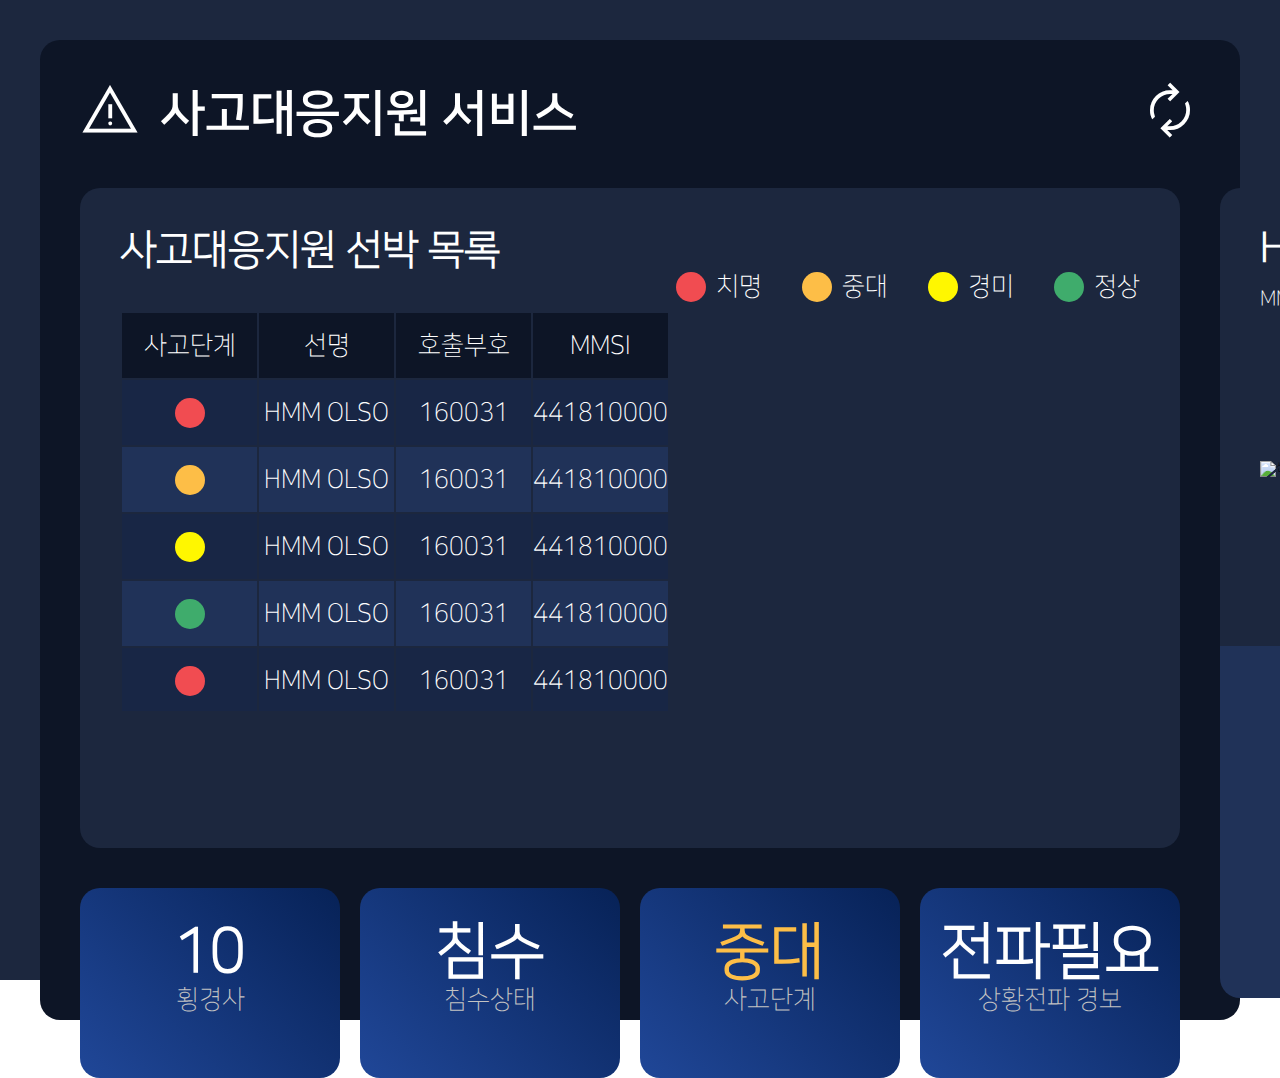
==== dashboard2.html @ a21d6be3 "kr6 project" ====
<!DOCTYPE html>
<html lang="en">

<head>
    <meta charset="UTF-8">
    <meta http-equiv="X-UA-Compatible" content="IE=edge">
    <meta name="viewport" content="width=device-width, initial-scale=1.0">
    <link rel="stylesheet" href="css/style.css">

    <!-- Bootstrap CSS -->
    <link href="https://cdn.jsdelivr.net/npm/bootstrap@5.1.3/dist/css/bootstrap.min.css" rel="stylesheet"
        integrity="sha384-1BmE4kWBq78iYhFldvKuhfTAU6auU8tT94WrHftjDbrCEXSU1oBoqyl2QvZ6jIW3" crossorigin="anonymous">
    <!-- Bootstrap bundle-->
    <script src="https://cdn.jsdelivr.net/npm/bootstrap@5.1.3/dist/js/bootstrap.bundle.min.js"
        integrity="sha384-ka7Sk0Gln4gmtz2MlQnikT1wXgYsOg+OMhuP+IlRH9sENBO0LRn5q+8nbTov4+1p"
        crossorigin="anonymous"></script>
    <!-- Bootstrap popper-->
    <script src="https://cdn.jsdelivr.net/npm/@popperjs/core@2.10.2/dist/umd/popper.min.js"
        integrity="sha384-7+zCNj/IqJ95wo16oMtfsKbZ9ccEh31eOz1HGyDuCQ6wgnyJNSYdrPa03rtR1zdB"
        crossorigin="anonymous"></script>
    <script script src="https://cdn.jsdelivr.net/npm/bootstrap@5.1.3/dist/js/bootstrap.min.js"
        integrity="sha384-QJHtvGhmr9XOIpI6YVutG+2QOK9T+ZnN4kzFN1RtK3zEFEIsxhlmWl5/YESvpZ13"
        crossorigin="anonymous"></script>

    <script src="https://cdn.amcharts.com/lib/5/index.js"></script>
    <script src="https://cdn.amcharts.com/lib/5/xy.js"></script>
    <script src="https://cdn.amcharts.com/lib/5/radar.js"></script>
    <script src="https://cdn.amcharts.com/lib/5/themes/Animated.js"></script>
    <!-- Bootstrap icon -->
    <link rel="stylesheet" href="https://cdn.jsdelivr.net/npm/bootstrap-icons@1.7.1/font/bootstrap-icons.css">
    <!-- Google icon -->
    <link rel="stylesheet"
        href="https://fonts.googleapis.com/css2?family=Material+Symbols+Outlined:opsz,wght,FILL,GRAD@20..48,100..700,0..1,-50..200" />
    <link rel="stylesheet" href="https://fonts.googleapis.com/icon?family=Material+Icons">
        <title>사고대응지원 서비스</title>
    <script src="//code.jquery.com/jquery-3.4.1.min.js"></script>
    <script src="js/main.js" type="text/javascript"></script>
</head>

<body>
    <div class="kr_container service">
        <div class="section">
            <div class="contents_1">
                <div class="point">
                    <span class="material-symbols-outlined">warning</span>
                </div>
                <h3>사고대응지원 서비스</h3>
                <div class="reset">
                    <span onclick="loaderShow()" class="material-symbols-outlined">autorenew</span>
                </div>
            </div>
            <div class="contents_box">
                <div class="left">
                    <div class="contents_3">
                        <div class="contents_3__title">사고대응지원 선박 목록</div>
                        <div class="contents_3__level">
                            <div class="step"><span class="red"></span><div>치명</div></div>
                            <div class="step"><span class="orange"></span><div>중대</div></div>
                            <div class="step"><span class="yellow"></span><div>경미</div></div>
                            <div class="step"><span class="green"></span><div>정상</div></div>
                        </div>
                        <div class="contents_3__table">
                            <table class="table">
                                <colgroup>
                                    <col width="25%">
                                    <col width="25%">
                                    <col width="25%">
                                    <col width="25%">
                                </colgroup>
                                <thead>
                                    <tr class="table_title">
                                        <th>사고단계</th>
                                        <th>선명</th>
                                        <th>호출부호</th>
                                        <th>MMSI</th>
                                    </tr>
                                </thead>
                                <tbody>
                                    <tr>
                                        <td class="step__check">
                                            <div class="red"></div>
                                        </td>
                                        <td>HMM OLSO</td>
                                        <td>160031</td>
                                        <td>441810000</td>
                                    </tr>
                                    <tr>
                                        <td class="step__check">
                                            <div class="orange"></div>
                                        </td>
                                        <td>HMM OLSO</td>
                                        <td>160031</td>
                                        <td>441810000</td>
                                    </tr>
                                    <tr>
                                        <td class="step__check">
                                            <div class="yellow"></div>
                                        </td>
                                        <td>HMM OLSO</td>
                                        <td>160031</td>
                                        <td>441810000</td>
                                    </tr>
                                    <tr>
                                        <td class="step__check">
                                            <div class="green"></div>
                                        </td>
                                        <td>HMM OLSO</td>
                                        <td>160031</td>
                                        <td>441810000</td>
                                    </tr>
                                    <tr>
                                        <td class="step__check">
                                            <div class="red"></div>
                                        </td>
                                        <td>HMM OLSO</td>
                                        <td>160031</td>
                                        <td>441810000</td>
                                    </tr>
                                    <tr>
                                        <td class="step__check">
                                            <div class="red"></div>
                                        </td>
                                        <td>HMM OLSO</td>
                                        <td>160031</td>
                                        <td>441810000</td>
                                    </tr>
                                    <tr>
                                        <td class="step__check">
                                            <div class="red"></div>
                                        </td>
                                        <td>HMM OLSO</td>
                                        <td>160031</td>
                                        <td>441810000</td>
                                    </tr>
                                </tbody>
                            </table>
                        </div>
                    </div>

                    <div class="contents_4">
                        <div class="contents_4__box" id="open4">
                            <div class="bg_gradient"></div>
                            <div class="contents_4__box__step">
                                <div>10</div>
                            </div>
                            <div class="contents_4__box__info">횡경사</div>
                        </div>
                        <div class="contents_4__box" id="open5">
                            <div class="contents_4__box__step">
                                <div>침수</div>
                            </div>
                            <div class="contents_4__box__info">침수상태</div>
                        </div>
                        <div class="contents_4__box" id="open6">
                            <div class="contents_4__box__step">
                                <div class="contents_4__orange">중대</div>
                            </div>
                            <div class="contents_4__box__info">사고단계</div>
                        </div>
                        <div class="contents_4__box" id="open7">
                            <div class="contents_4__box__step">
                                <div>전파필요</div>
                            </div>
                            <div class="contents_4__box__info">상황전파 경보</div>
                        </div>
                    </div>
                </div>

                <div class="right">
                    <div class="contents_5">
                        <div class="contents_5__top">
                            <div class="contents_5__title"><div>HMM OSLO</div><span class="material-icons">star</span></div>
                            <div class="contents_5__vessel_info">
                                <div>MMSI <span>441811000</span></div>
                                <div>IMO <span>160031</span></div>
                                <div>CallSign <span>123456</span></div>
                            </div>
                            <div class="contents_5__img">
                                <img src="/KR6/img/vessel.jpeg" alt="선박이미지">
                            </div>
                        </div>
                        <div class="contents_5__bottom">
                            <div id="chartdiv" style="width:450px; height: 320px;"></div>
                            <div class="contents_5__vessel_info">
                                <div>Dimension <span>102.7 x 14.5 x 7</span></div>
                                <div>Gross <span>6.686</span></div>
                                <div>Draft <span>5.40</span></div>
                            </div>
                        </div>
                    </div>
                </div>
            </div>
        </div>
        <!-- 로딩 중 -->
        <div class="loader">
            <div class="loader__box">
                <div class="loader__circle">
                    <span style="--i:1;"></span>
                    <span style="--i:2;"></span>
                    <span style="--i:3;"></span>
                    <span style="--i:4;"></span>
                    <span style="--i:5;"></span>
                    <span style="--i:6;"></span>
                    <span style="--i:7;"></span>
                    <span style="--i:8;"></span>
                    <span style="--i:9;"></span>
                    <span style="--i:10;"></span>
                    <span style="--i:11;"></span>
                    <span style="--i:12;"></span>
                    <span style="--i:13;"></span>
                    <span style="--i:14;"></span>
                    <span style="--i:15;"></span>
                    <span style="--i:16;"></span>
                    <span style="--i:17;"></span>
                    <span style="--i:18;"></span>
                    <span style="--i:19;"></span>
                    <span style="--i:20;"></span>
                </div>
            </div>
        </div>
    </div>

</body>
</html>
---- css/style.css ----
/* 공통 */
@font-face {
    font-family: 'NanumSquareB';
    src: url("font/NanumSquareB.otf") format("opentype");
}

@font-face {
    font-family: 'NanumSquareEB';
    src: url("font/NanumSquareEB.otf") format("opentype");
}

@font-face {
    font-family: 'NanumSquareL';
    src: url("font/NanumSquareL.otf") format("opentype");
}

@font-face {
    font-family: 'NanumSquareOTF_acB';
    src: url("font/NanumSquareOTF_acB.otf") format("opentype");
}

@font-face {
    font-family: 'NanumSquareOTF_acEB';
    src: url("font/NanumSquareOTF_acEB.otf") format("opentype");
}

@font-face {
    font-family: 'NanumSquareOTF_acL';
    src: url("font/NanumSquareOTF_acL.otf") format("opentype");
}

@font-face {
    font-family: 'NanumSquareOTF_acR';
    src: url("font/NanumSquareOTF_acR.otf") format("opentype");
}

@font-face {
    font-family: 'NanumSquareR';
    src: url("font/NanumSquareR.otf") format("opentype");
}


* {
    padding: 0;
    margin: 0;
}

ul {
    list-style: none;
}

html {
    width: 100%;
    height: 100%;
    font-size: 10px;
}

body {
    width: 100%;
    height: 100%;
    font-family: 'NanumSquareL'
}

/* dashboard4 */
/* PSC정보 */

/* contents_1 */
.kr_container {
    position: relative;
    background-color: #1c273e;
    height: 100%;
    padding: 40px;
}

.kr_container .section {
    background-color: #0d1526;
    height: 100%;
    border-radius: 20px;
    padding: 40px;
}

.kr_container .section .contents_1 {
    display: flex;
    align-items: center;
    padding-bottom: 40px;
    position: relative;
}

.kr_container .section .contents_1 span {
    font-size: 60px;
    color: #fff;
    transition: .4s;
}

.kr_container .section .contents_1 .point {
    margin-right: 20px;
    margin-bottom: 0.5rem;
}

.kr_container .section .contents_1 .reset {
    position: absolute;
    right: 0;
    cursor: pointer;
    margin-bottom: 0.5rem;
}

.kr_container .section .contents_1 .reset:hover span {
    color: #aeaeae;
    transition: .4s;
    transform: rotate(90deg);
}

.kr_container .section .contents_1 h3 {
    color: #fff;
    font-size: 50px;
    font-family: 'NanumSquareB';
}

/* contents_2 */
.contents_2 {
    display: flex;
    justify-content: space-between;
    margin-bottom: 40px;
    height: 250px;
}

.contents__box {
    min-width: 560px;
    width: 100%;
    height: 250px;
    border-radius: 20px;
    margin: 0 20px;
    position: relative;
    overflow: hidden;
    cursor: pointer;
}

.contents__box:first-child {
    margin-left: 0;
}

.contents__box:last-child {
    margin-right: 0;
}

.contents__box .bg_gradient {
    min-width: 560px;
    width: 100%;
    height: 250px;
    border-radius: 20px;
    overflow: hidden;
    background-color: #1C273E;
    transition: .7s;
}

.contents__box:hover .bg_gradient {
    background: linear-gradient(45deg, #2D64D7, #003198, #000);
    background-size: 200% 200%;
    animation: gradientOpacity 3s ease infinite;
    border-radius: 20px;
    border: 3px solid #fff;
    transition: .7s;
}

.contents__box.active .bg_gradient {
    background: linear-gradient(45deg, #2D64D7, #003198, #000);
    background-size: 200% 200%;
    animation: gradientOpacity 3s ease infinite;
    border-radius: 20px;
    border: 3px solid #fff;
    transition: .7s;
}

.contents__box .contents__box__icon {
    position: absolute;
    left: 40px;
    top: 20px;
}

.contents__box .contents__box__icon span {
    color: rgba(255, 255, 255, 0.4);
    font-size: 200px;
}

.contents__box.active .contents__box__icon span {
    animation: motion 0.4s linear 0s infinite alternate;
}

.contents__box .contents__box__title {
    position: absolute;
    right: 40px;
    top: 20px;
    font-size: 50px;
    font-weight: 700;
    color: #fff;
    transition: .6s;
}

.contents__box .contents__box__info {
    position: absolute;
    right: 40px;
    bottom: 0;
    color: #fff;
    font-size: 30px;
}

.contents__box .contents__box__info span {
    color: #FDBE47;
    font-size: 100px;
    font-weight: bold;
    font-family: 'NanumSquareEB';
    padding-right: 10px;
}

/* gradient animation */
@keyframes gradientOpacity {
    0% {
        background-position: 0% 50%;
    }

    50% {
        background-position: 100% 50%;
    }

    100% {
        background-position: 0% 50%;
    }
}

/* opacity animation */
@keyframes fadeOut {
    0% {
        opacity: 0;
    }

    100% {
        opacity: 1;
    }
}

/* icon animation */
@keyframes motion {
    0% {
        margin-top: 0;
    }

    100% {
        margin-top: 10px;
    }
}

/* contents_3 */
.contents_3 {
    background-color: #1c273e;
    padding: 40px;
    /* height: 430px; */
    height: calc(100% - 400px);
    border-radius: 20px;
    overflow: hidden;
}

.contents_3__title {
    color: #fff;
    font-size: 40px;
    font-weight: 700;
    border: none;
    margin-bottom: 20px;
}

.contents_3 .contents_3__table {
    max-height: calc(100% - 80px);
    overflow: auto;
}

.contents_3 .contents_3__table::-webkit-scrollbar {
    width: 10px;
}

.contents_3 .contents_3__table::-webkit-scrollbar-thumb {
    background-color: rgba(255, 255, 255, .3);
    border-radius: 10px;
    background-clip: padding-box;
    border: 2px solid transparent;
}

.contents_3 .contents_3__table::-webkit-scrollbar-track {
    background-color: rgba(238, 242, 247, .2);
    border-radius: 10px;
}

/* table */
.table {
    text-align: center;
    font-size: 25px;
    font-weight: lighter;
    line-height: 1;
    color: #fff;
}

.table>:not(caption)>*>* {
    border: none;
}

.table>:not(:first-child) {
    border: none !important;
}

.table .table_title th {
    background-color: #0d1526 !important;
    color: #fff;
    position: sticky;
    top: 0px;
    z-index: 1;
}

.table tbody tr {
    cursor: pointer;
}

.table tbody tr:hover {
    outline: 1px dashed #fff;
    color: #fff;
    outline-offset: -1px;
}

.table tbody tr:active {
    outline: 1px dashed #fff;
    color: #fff;
    outline-offset: -1px;
}

.table tr th {
    font-weight: 400;
    padding: 20px 0;
}

.table tr td {
    padding: 20px 0;
    color: #fff;
}

.table,
tr,
td {
    border: none;
}

.table tr .check {
    position: relative;
}

.table tr .check div {
    position: absolute;
    left: 50%;
    top: 50%;
    transform: translate(-50%, -50%);
    width: 30px;
    height: 30px;
    background-color: #3fac6c;
    border-radius: 50px;
    animation: fadeOutOpacityGreen 3s ease-out infinite;
}

tr:nth-child(odd) {
    background-color: #182645;
}

tr:nth-child(even) {
    background-color: #203258;
}

/* green opacity animation */
@keyframes fadeOutOpacityGreen {

    0% {
        background-color: #3fac6c;
    }

    50% {
        background-color: #00ff6a;
    }

    100% {
        background-color: #3fac6c;
    }
}

/* loader */
.loader {
    display: none;
}

.loader__box {
    position: absolute;
    left: 50%;
    top: 50%;
    transform: translate(-50%, -50%);
    z-index: 3;
    display: flex;
    justify-content: center;
    align-items: center;
    width: 100%;
    min-height: 100vh;
    background: rgba(0, 0, 0, .4);
    animation: animateBg 10s linear infinite;
}

.loader__box .loader__circle {
    position: relative;
    width: 120px;
    height: 120px;
}

.loader__box .loader__circle span {
    position: absolute;
    top: 0;
    left: 0;
    width: 100%;
    height: 100%;
    transform: rotate(calc(18deg * var(--i)));
}

.loader__box .loader__circle span::before {
    content: '';
    position: absolute;
    top: 0;
    left: 0;
    width: 15px;
    height: 15px;
    border-radius: 50%;
    background: skyblue;
    box-shadow: 0 0 10px skyblue,
        0 0 20px skyblue,
        0 0 40px skyblue,
        0 0 60px skyblue,
        0 0 80px skyblue,
        0 0 100px skyblue;
    animation: animate 2s linear infinite;
    animation-delay: calc(0.1s * var(--i));
}

/* icon animate */
@keyframes animate {
    0% {
        transform: scale(1);
    }
    80%,
    100% {
        transform: scale(0);
    }
}

/* dashboard3 */
/* 상태 모니터링 */
.monitoring .contents_2 {
    margin-bottom: 0;
    min-width: 1200px;
    height: 140px;
    position: absolute;
    right: 140px;
    top: 120px;
    z-index: 2;
    background: linear-gradient(45deg, #2D64D7, #003198, #000);
    background-size: 200% 200%;
    animation: gradientOpacity 3s ease infinite;
    border-radius: 100px 100px;
    border: 3px solid #fff;
    display: flex;
    justify-content: space-between;
    align-items: center;
}

.monitoring .contents_2 .contents_2__box {
    width: 600px;
    font-size: 50px;
    color: #fff;
    display: flex;
    justify-content: space-between;
    align-items: center;
    padding: 0 60px;
}

.monitoring .contents_2 .center {
    width: 20px;
    text-align: center;
    font-size: 100px;
    font-weight: 100;
    color: #fff;
}

.monitoring .contents_2 .contents_2__box div span {
    font-size: 100px;
    font-weight: 700;
    color: #FDBE47;
    padding-right: 10px;
}

.monitoring .contents_2 .contents_2__box div {
    font-size: 30px;
}

.monitoring .contents_3 {
    height: calc(100% - 110px);
}

.monitoring .contents_3 .contents_3__table {
    max-height: calc(100% - 80px);
    font-weight: 700;
}

.monitoring .contents_3 .contents_3__table thead th div {
    display: flex;
    justify-content: center;
    align-items: center;
    height: 40px;
}

.monitoring .contents_3 .contents_3__table .table_title span {
    font-size: 40px;
    padding-right: 5px;
}

.monitoring .contents_3 .contents_3__table tbody tr div {
    display: flex;
    justify-content: center;
    align-items: center;
    height: 32px;
}

.monitoring .contents_3 .contents_3__table tbody tr .caution {
    color: #fcbe48;
}

.monitoring .contents_3 .contents_3__table tbody tr .danger {
    color: #db4555;
}

.monitoring .contents_3 .contents_3__table tbody tr .overdue {
    font-size: 18px;
    margin-left: 10px;
    padding: 4px 8px;
    border: 3px solid;
}

.monitoring .contents_3 .contents_3__table tbody tr .normal {
    color: #37955e;
}



/* dashboard2 */
/* 사고대응지원 서비스 */
.service .contents_box {
    display: flex;
    
}

.service .contents_box .left {
    min-width: 1100px;
    width: 100%;
}

.service .contents_box .right {
    padding-left: 40px;
    min-width: 620px;
    width: 100%;
}

.service .contents_box .contents_5 {
    background-color: #1c273e;
    border-radius: 20px;
    height: 810px;
    overflow: scroll;
    position: relative;
}

.service .contents_3 {
    height: 580px;
    margin-bottom: 40px;
}

.service .contents_3 .contents_3__title {
    margin-bottom: 0;
}

.service .contents_3 .contents_3__table {
    max-height: 400px;
    font-weight: 700;
}

.service .contents_3 .contents_3__level {
    display: flex;
    justify-content: end;
    font-size: 25px;
    color: #fff;
    padding-bottom: 10px;
}

.service .contents_3 .contents_3__level .step {
    padding-left: 40px;
    position: relative;
    display: flex;
    align-items: center;
}

.service .contents_3 .contents_3__level .step div {
    padding-left: 40px;
}

.service .contents_3 .contents_3__level .step span {
    position: absolute;
    width: 30px;
    height: 30px;
    border-radius: 50px;
}

.service .contents_3 .table tr .step__check {
    position: relative;
}

.service .contents_3 .table tr .step__check div {
    position: absolute;
    left: 50%;
    top: 50%;
    transform: translate(-50%, -50%);
    width: 30px;
    height: 30px;
    border-radius: 50px;
}

.red {
    background-color: #f14c51;
}

.step__check .red {
    animation: fadeOutOpacityRed 3s ease-out infinite;
}

.orange {
    background-color: #fdbe47;
}

.yellow {
    background-color: #fff700;
}

.green {
    background-color: #3fac6c;
}

/* red opacity animation */
@keyframes fadeOutOpacityRed {

    0% {
        background-color: #f14c51;
    }

    50% {
        background-color: #ba0a10;
    }

    100% {
        background-color: #f14c51;
    }
}

/* contents_4 */
.service .contents_4 {
    display: flex;
    justify-content: space-between;
    align-items: center;
}

.service .contents_4 .contents_4__box {
    min-width: 260px;
    width: 100%;
    height: 190px;
    background: linear-gradient(45deg, #204798, #072257);
    border-radius: 20px;
    text-align: center;
    padding: 30px 20px;
    margin-right: 20px;
    box-sizing: border-box;
    cursor: pointer;
}

.service .contents_4 .contents_4__box:last-child {
    margin-right: 0;
}

.service .contents_4 .contents_4__box:hover {
    background: linear-gradient(45deg, #2D64D7, #003198, #000);
    background-size: 200% 200%;
    animation: gradientOpacity 3s ease infinite;
    border-radius: 20px;
    border: 3px solid #fff;
    transition: .7s;
}

.service .contents_4 .contents_4__box.active {
    background: linear-gradient(45deg, #2D64D7, #003198, #000);
    background-size: 200% 200%;
    animation: gradientOpacity 3s ease infinite;
    border-radius: 20px;
    border: 3px solid #fff;
    transition: .7s;
}

.service .contents_4 .contents_4__box .contents_4__box__step {
    font-size: 60px;
    font-weight: 700;
    color: #fff;
}

.service .contents_4 .contents_4__box .contents_4__box__info {
    font-size: 25px;
    color: #c3c3c3;
}

.contents_4__red {
    color: #f14c51;
}

.contents_4__orange {
    color: #fdbe47;
}

.contents_4__yellow {
    color: #fff700;
}

.contents_4__green {
    color: #3fac6c;
}

/* contents_5 오른쪽 팝업 */
.service .contents_5 {
    position: relative;
}

.service .contents_5 .contents_5__top {
    padding: 40px;
}

.service .contents_5 .contents_5__title {
    height: 40px;
    line-height: 40px;
    color: #fff;
    font-size: 40px;
    font-weight: 700;
    border: none;
    margin-bottom: 20px;
    display: flex;
    align-items: center;
}

.service .contents_5 .contents_5__title div {
    display: inline-block;
}

.service .contents_5 .contents_5__title span {
    color: #fdbe47;
    font-size: 40px;
    padding-left: 10px;
}

.service .contents_5 .contents_5__vessel_info {
    display: flex;
    color: #fff;
    font-size: 20px;
    margin-bottom: 20px;
}

.service .contents_5 .contents_5__vessel_info div span {
    padding: 0 20px 0 10px;
}

.service .contents_5 .contents_5__img {
    height: 275px;
    border-radius: 20px;
    overflow: hidden;
    position: relative;
}

.service .contents_5 .contents_5__img img {
    width: 100%;
    position: absolute;
    left: 50%;
    top: 50%;
    transform: translate(-50%, -50%);
}

.service .contents_5 .contents_5__bottom {
    background-color: #203258;
    width: 100%;
    height: 345px;
    overflow: hidden;
    border-radius: 0 0 20px 20px;
    padding: 40px;
    position: relative;
}

.service #chartdiv {
    position: absolute;
    left: 50%;
    top: 0px;
    transform: translate(-50%);
}

.service #chartdiv canvas:last-child {
    height: 300px !important;
}

.contents_5__bottom .contents_5__vessel_info {
    position: absolute;
    bottom: 0;
}



/* dashboard1 */
/* 자율운항지원 서비스 */
/* contents_4 */
.service_2 .contents_4 .contents_4__box {
    padding: 20px;
}

.service_2 .contents_4__box__step_2 {
    font-size: 25px;
    font-weight: 400;
    color: #fff;
}

.service_2 .location {
    height: 90px;
}

.service_2 .contents_4__box__step_2 .contents_4__orange {
    padding-left: 10px;
}

/* contents_5 */
.service_2 .contents_5 .contents_5__top {
    padding: 40px 40px 20px 40px
}

.service_2 .contents_5 .contents_5__bottom {
    padding: 0;
    height: auto;
    font-size: 20px;
}

.service_2 .contents_5 .contents_5__vessel_info_2 {
    display: flex;
    justify-content: end;
    color: #fff;
    font-size: 20px;
    font-weight: lighter;
    padding: 20px 0 5px;
}

.service_2 .contents_5 .contents_5__vessel_info_2 div {
    padding: 0 10px;
}

.contents_5__vessel_info_2__ {
    text-align: right;
    color: #fff;
    font-size: 20px;
    font-weight: lighter;
}

.service_2 .contents_5 .contents_5__bottom {
    width: 100%;
    height: auto;
    overflow: hidden;
    border-radius: 0 0 20px 20px;
    position: relative;
}

.service_2 .contents_5 .contents_5__bottom .toggle {
    padding-left: 0;
    font-size: 25px;
    color: #1c273e;
    margin-bottom: 0;
}

.service_2 .contents_5 .contents_5__bottom .toggle .toggle__menu {
    position: relative;
    background-color: #fff;
    margin-bottom: 5px;
    padding: 15px 40px;
}

.service_2 .contents_5 .contents_5__bottom .toggle .toggle__menu:last-child {
    margin: 0;
}

.service_2 .contents_5 .contents_5__bottom .toggle .toggle__menu ul {
    padding-left: 0;
    font-size: 20px;
}

.service_2 .contents_5 .contents_5__bottom .toggle .toggle__menu ul li {
    display: flex;
    justify-content: space-between;
    align-items: center;
    padding: 10px 0;
}


.service_2 .contents_5 .contents_5__bottom .toggle a {
    text-decoration: none;
    color: #1c273e;
    display: flex;
    align-items: center;
}

.service_2 .contents_5 .contents_5__bottom .toggle a.active span:last-child {
    transform: rotate(180deg);
}

.service_2 .contents_5 .contents_5__bottom .toggle a span {
    font-size: 30px;
}

.service_2 .contents_5 .contents_5__bottom .toggle a span:first-child {
    padding-right: 20px;
}

.service_2 .contents_5 .contents_5__bottom .toggle a span:last-child {
    position: absolute;
    right: 40px;
}



/* dashboard6 */
/* 화물양적하 및 선박 입출항 지원*/
.support .contents_3 {
    height: calc(100% - 530px);
    margin-bottom: 40px;
}



/* dashboard5 */
/* 접이안 */
/* left */
.folding .contents_5 .contents_5__top {
    padding: 40px 40px 0 40px
}

.folding .contents_box .left {
    padding-left: 40px;
    min-width: 620px;
    width: 100%;
}

.folding .contents_box .contents_5__title {
    justify-content: space-between;
}

.folding .contents_box .contents_5__title span {
    color: #fff;
}

.folding .contents_5 .contents_5__location {
    height: 275px;
    border-radius: 20px;
    padding: 40px;
    background-color: #0d1526;
    overflow: hidden;
    position: relative;
    color: #fff;
    font-size: 25px;
}

.folding .contents_5__location .contents_5__location__name {
    font-size: 40px;
    font-weight: 700;
    margin-bottom: 40px;
}

.folding .contents_5__location .contents_5__location__box {
    position: relative;
    margin-bottom: 40px;
}

.folding .contents_5__location .contents_5__location__box .line {
    height: 3px;
    background-color: #7a7a7a;
}

.folding .contents_5 .contents_5__location .contents_5__location__box .circle_box {
    display: flex;
    justify-content: space-between;
    align-items: center;
    width: 100%;
    position: absolute;
    top: 50%;
    transform: translate(0, -50%);
}

.folding .contents_5__location .contents_5__location__box .circle_box .circle {
    width: 25px;
    height: 25px;
    background-color: #7a7a7a;
    border-radius: 50px;
}

.folding .contents_5__location .contents_5__location__box .circle_box .circle.active {
    width: 25px;
    height: 25px;
    background-color: #3fac6c;
    border-radius: 50px;
}

.folding .contents_5__location .contents_5__location__info {
    display: flex;
    justify-content: space-between;
}

/* event log table */
.contents_5__bottom_box {
    background-color: #1c273e;
    padding: 40px;
    /* height: 430px; */
    height: calc(100% - 100px);
    overflow: hidden;
}

.contents_5__bottom_title {
    color: #fff;
    font-size: 40px;
    font-weight: 700;
    border: none;
    margin-bottom: 20px;
}

.contents_5__bottom_table {
    max-height: 250px;
    overflow: auto;
}

.contents_5__bottom_table::-webkit-scrollbar {
    width: 10px;
}

.contents_5__bottom_table::-webkit-scrollbar-thumb {
    background-color: rgba(255, 255, 255, .3);
    border-radius: 10px;
    background-clip: padding-box;
    border: 2px solid transparent;
}

.contents_5__bottom_table::-webkit-scrollbar-track {
    background-color: rgba(238, 242, 247, .2);
    border-radius: 10px;
}

.contents_5__bottom_table .table {
    color: #fff;
}

.contents_5__bottom_table .table tr th {
    font-weight: 400;
    padding: 20px 0;
}

.contents_5__bottom_table .table tr td {
    font-size: 20px;
    font-weight: 400;
    padding: 20px 0;
}

/* right */
.folding .contents_box .right {
    min-width: 1140px;
    width: 100%;
    border-radius: 20px;
    position: relative;
}

.folding .contents_box .right .folding_img {
    width: 100%;
    height: 100%;
    border-radius: 20px;
    background: url("../img/vessel2.jpeg");
    background-repeat: no-repeat;
    background-position: center;
    background-size: cover;
}

.folding .contents_box .right .folding_img .unit {
    color: #fff;
    font-size: 40px;
    font-weight: 700;
}

.folding .contents_box .right .folding_img .unit__info {
    display: flex;
    justify-content: center;
    align-items: center;
    width: 100%;
    position: absolute;
    bottom: 40px;
}

.folding .contents_box .right .folding_img .unit__info div {
    padding: 0 20px;
}

.folding .contents_box .right .folding_img .unit__info div span {
    font-size: 20px;
}
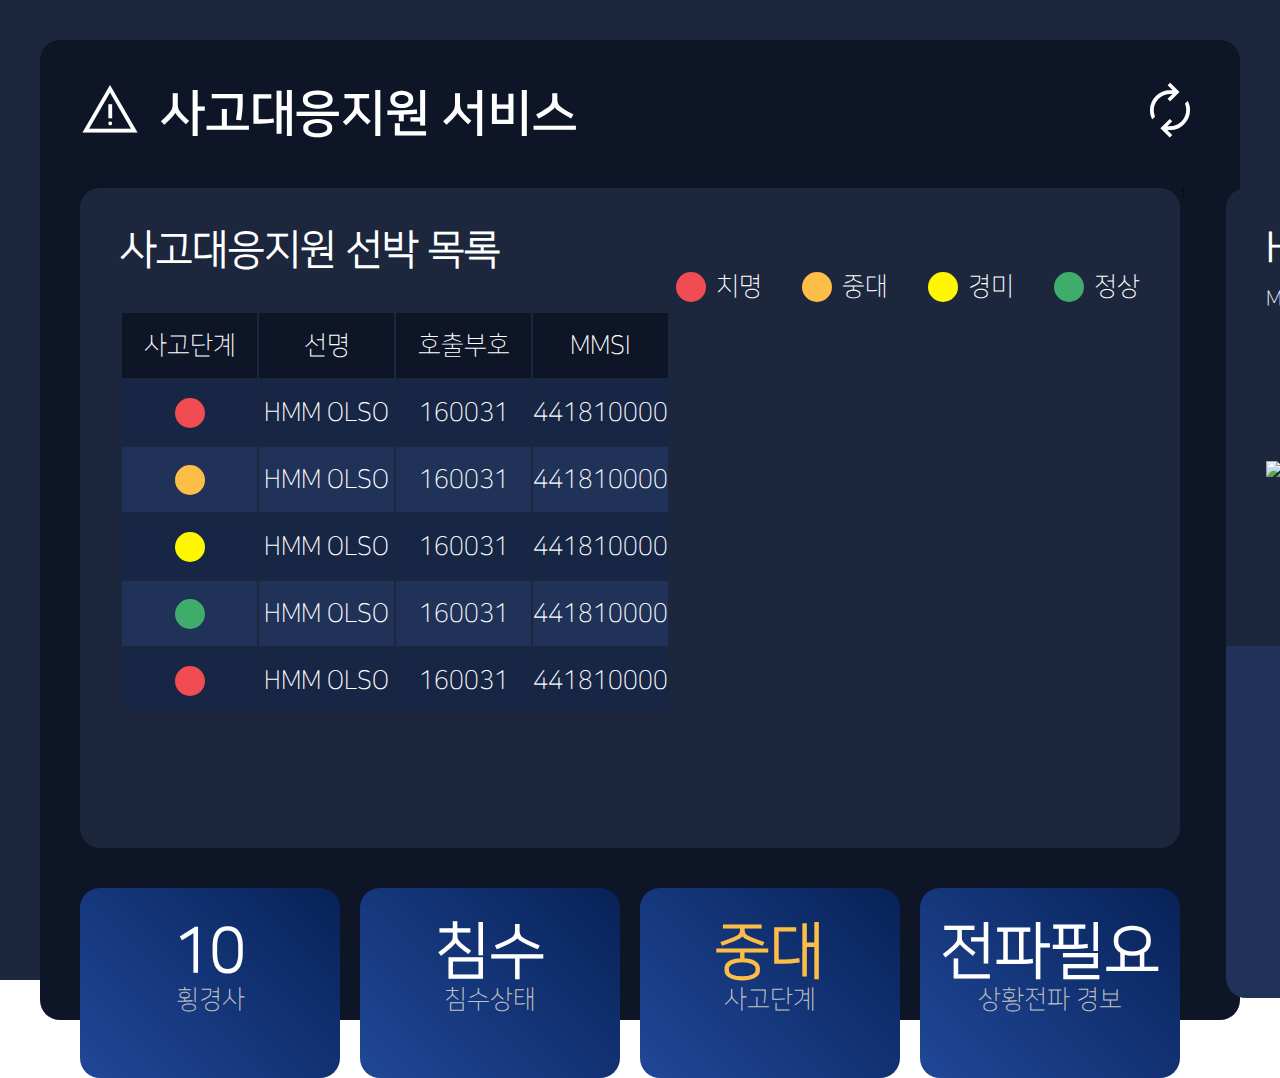
==== commit 9b7667bd: "dashboard all update" ====
--- a/dashboard2.html
+++ b/dashboard2.html
@@ -138,26 +138,26 @@
                     </div>
 
                     <div class="contents_4">
-                        <div class="contents_4__box" id="open4">
+                        <div class="contents_4__box" id="open8">
                             <div class="bg_gradient"></div>
                             <div class="contents_4__box__step">
                                 <div>10</div>
                             </div>
                             <div class="contents_4__box__info">횡경사</div>
                         </div>
-                        <div class="contents_4__box" id="open5">
+                        <div class="contents_4__box" id="open9">
                             <div class="contents_4__box__step">
                                 <div>침수</div>
                             </div>
                             <div class="contents_4__box__info">침수상태</div>
                         </div>
-                        <div class="contents_4__box" id="open6">
+                        <div class="contents_4__box" id="open10">
                             <div class="contents_4__box__step">
                                 <div class="contents_4__orange">중대</div>
                             </div>
                             <div class="contents_4__box__info">사고단계</div>
                         </div>
-                        <div class="contents_4__box" id="open7">
+                        <div class="contents_4__box" id="open11">
                             <div class="contents_4__box__step">
                                 <div>전파필요</div>
                             </div>
@@ -165,7 +165,7 @@
                         </div>
                     </div>
                 </div>
-
+1
                 <div class="right">
                     <div class="contents_5">
                         <div class="contents_5__top">
@@ -176,7 +176,7 @@
                                 <div>CallSign <span>123456</span></div>
                             </div>
                             <div class="contents_5__img">
-                                <img src="/KR6/img/vessel.jpeg" alt="선박이미지">
+                                <img src="/img/vessel_.jpg" alt="선박이미지">
                             </div>
                         </div>
                         <div class="contents_5__bottom">
--- a/css/style.css
+++ b/css/style.css
@@ -22,7 +22,7 @@
 @font-face {
     font-family: 'NanumSquareOTF_acEB';
     src: url("font/NanumSquareOTF_acEB.otf") format("opentype");
-}
+}1
 
 @font-face {
     font-family: 'NanumSquareOTF_acL';
@@ -570,7 +570,7 @@
     background-color: #1c273e;
     border-radius: 20px;
     height: 810px;
-    overflow: scroll;
+    overflow-y: scroll;
     position: relative;
 }
 
@@ -952,7 +952,6 @@
 }
 
 .folding .contents_box .left {
-    padding-left: 40px;
     min-width: 620px;
     width: 100%;
 }
@@ -1113,4 +1112,474 @@
 
 .folding .contents_box .right .folding_img .unit__info div span {
     font-size: 20px;
+}
+
+
+/* dashboard All */
+.dashboard_all {
+    position: relative;
+    width: 100%;
+    height: 100%;
+    background-color: #1c263d;
+}
+
+.dashboard_all > h3 {
+    color: #fff;
+    font-size: 50px;
+    position: absolute;
+    left: 15px;
+    top: 0;
+}
+
+.dashboard_all .dashboard_all_box {
+    position: absolute;
+    left: 50%;
+    top: 50%;
+    transform: translate(-50%, -50%);
+    width: 100%;
+    height: 100%;
+    padding-top: 60px;
+  
+}
+
+/* dashboard All Top */
+
+.dashboard_all .dashboard_all_box .dashboard_all_top {
+    display: flex;
+    justify-content: center;
+    align-items: center;
+    height: 50%;
+}
+
+.dashboard_all .dashboard_all_box .kr_container {
+    width: 33.3%;
+}
+
+ .dashboard_all .kr_container {
+    padding: 5px;
+ }
+
+ .dashboard_all .kr_container .section {
+    border-radius: 5px;
+    padding: 15px;
+ }
+
+ .dashboard_all .kr_container .contents_1 {
+    padding-bottom: 15px;
+ }
+
+ .dashboard_all .kr_container .contents_1 .point {
+    margin-right: 10px;
+ }
+
+ .dashboard_all .kr_container .contents_1 span {
+    font-size: 25px;
+ }
+
+ .dashboard_all .kr_container .contents_1 h3 {
+    font-size: 20px;
+ }
+
+ /* left */
+ .dashboard_all .kr_container .left {
+    min-width: 60%;
+ }
+
+ .dashboard_all .kr_container .contents_3 {
+    border-radius: 5px;
+    padding: 15px;
+    height: auto;
+    margin-bottom: 15px;
+ }
+
+ .dashboard_all .kr_container .contents_3__title {
+    font-size: 15px;
+ }
+
+ .dashboard_all .kr_container .contents_3__level {
+    font-size: 10px;
+ }
+
+ .dashboard_all .kr_container .contents_3__level .step {
+    padding-left: 10px;
+ }
+
+ .dashboard_all .kr_container .contents_3__level .step div {
+    padding-left: 20px;
+ }
+
+ .dashboard_all .kr_container .contents_3__level .step span {
+    width: 15px;
+    height: 15px;
+ }
+
+ .dashboard_all .kr_container .contents_3__table {
+    max-height: 240px;
+ }
+
+ .dashboard_all .kr_container .contents_3__table .table {
+    font-size: 10px;
+ }
+
+ .dashboard_all .kr_container .contents_3__table .table tr th {
+    padding: 10px 0;
+ }
+
+ .dashboard_all .kr_container .contents_3__table .table tr td {
+    padding: 10px 0;
+ }
+
+ .dashboard_all .kr_container .contents_3__table .table tr .step__check div {
+    width: 15px;
+    height: 15px;
+ }
+
+ /* right */
+ .dashboard_all .kr_container .right {
+    min-width: 40%;
+    padding-left: 15px;
+ }
+
+ .dashboard_all .kr_container .contents_box .contents_5 {
+    border-radius: 5px;
+    height: 420px;
+ }
+
+ .dashboard_all .kr_container .contents_box .contents_5__top {
+    padding: 15px;
+ }
+
+ .dashboard_all .kr_container .contents_box .contents_5__title {
+    height: 15px;
+    font-size: 15px;
+    line-height: 15px;
+    margin-bottom: 10px;
+ }
+ 
+ .dashboard_all .kr_container .contents_box .contents_5__title span {
+    font-size: 15px;
+ }
+ 
+ .dashboard_all .kr_container .contents_box .contents_5__vessel_info {
+    font-size: 6px;
+    margin-bottom: 10px;
+ }
+
+ .dashboard_all .kr_container .contents_box .contents_5__vessel_info div span {
+    padding: 0;
+ }
+
+ .dashboard_all .kr_container .contents_box .contents_5__img {
+    height: 110px;
+    border-radius: 5px;
+ }
+
+ .dashboard_all .kr_container .contents_box .contents_5__vessel_info_2 {
+    font-size: 6px;
+    padding: 5px 0 0;
+ }
+
+ .dashboard_all .kr_container .contents_box .contents_5__vessel_info_2 div {
+    padding: 0 5px;
+ }
+
+ .dashboard_all .kr_container .contents_box .contents_5__vessel_info_2 .material-symbols-outlined {
+    font-size: 10px;
+ }
+
+ .dashboard_all .kr_container .contents_box .contents_5__vessel_info_2__ {
+    font-size: 6px;
+ }
+
+ .dashboard_all .kr_container .contents_box .contents_5__bottom {
+    border-radius: 0 0 5px 5px;
+ }
+
+ .dashboard_all .kr_container .contents_box .contents_5__bottom .toggle a {
+    font-size: 12px;
+ }
+
+ .dashboard_all .kr_container .contents_box .contents_5__bottom .toggle a span {
+    font-size: 15px;
+ }
+
+ .dashboard_all .kr_container .contents_box .contents_5__bottom .toggle a span:first-child {
+    padding-right: 5px;
+ }
+
+ .dashboard_all .kr_container .contents_box .contents_5__bottom .toggle a span:last-child {
+    right: 10px;
+ }
+
+ .dashboard_all .kr_container .contents_box .contents_5__bottom .toggle .toggle__menu {
+    padding: 14px 10px;
+    margin-bottom: 2px;
+ }
+
+ .dashboard_all .kr_container .contents_box .contents_5__bottom .toggle__menu ul {
+    font-size: 10px;
+ }
+
+ .dashboard_all .kr_container .contents_box .contents_5__bottom .toggle__menu ul li {
+    padding: 5px 0;
+ }
+
+ .dashboard_all .kr_container .contents_box .contents_4 .contents_4__box {
+    min-width: 86px;
+    height: 86px;
+    border-radius: 5px;
+    margin-right: 5px;
+    padding: 20px 5px;
+ }
+
+ .dashboard_all .kr_container .contents_box .contents_4 .contents_4__box.active {
+    border: 1px solid #fff;
+ }
+
+ .dashboard_all .kr_container .contents_box .contents_4 .contents_4__box:hover {
+    border: 1px solid #fff;
+ }
+
+ .dashboard_all .kr_container .contents_box .contents_4 .contents_4__box .contents_4__box__step {
+    font-size: 20px;
+ }
+
+ .dashboard_all .kr_container .contents_box .contents_4 .contents_4__box .contents_4__box__info {
+    font-size: 10px;
+ }
+
+ .dashboard_all .kr_container .contents_box .contents_4 .contents_4__box .contents_4__box__step_2 {
+    font-size: 10px;
+ }
+
+ .dashboard_all .kr_container .contents_box .contents_4 .location {
+    height: auto;
+ }
+
+ .dashboard_all .kr_container .contents_box .chartdiv {
+    padding: 20px;
+    height: 215px;
+ }
+
+ .dashboard_all .kr_container .contents_box .chartdiv1 {
+    position: absolute;
+    left: -10px;
+    top: 0;
+ }
+
+ .dashboard_all .kr_container #chartdiv canvas:last-child {
+    height: auto !important;
+ }
+
+ /* dashboardAll dashboard3 */
+
+ .dashboard_all .monitoring .contents_2 {
+    min-width: 400px;
+    height: 60px;
+    right: 40px;
+    top: 40px;
+    border: 1px solid #fff;
+ }
+
+ .dashboard_all .monitoring .contents_2 .contents_2__box {
+    width: auto;
+    font-size: 20px;
+    padding: 0 20px;
+ }
+
+ .dashboard_all .monitoring .contents_2 .contents_2__box div {
+    font-size: 10px;
+ }
+
+ .dashboard_all .monitoring .contents_2 .contents_2__box div span {
+    font-size: 40px;
+    padding: 0 5px 0 20px;
+ }
+
+ .dashboard_all .monitoring .contents_2 .center {
+    font-size: 40px;
+ }
+
+ .dashboard_all .monitoring .contents_3 {
+    height: calc(100% - 50px);
+    margin-bottom: 0;
+ }
+
+ .dashboard_all .monitoring .contents_3__table {
+    max-height: 350px;
+ }
+
+ .dashboard_all .monitoring .contents_3 .contents_3__table .table_title span {
+    font-size: 15px;
+ }
+
+ .dashboard_all .monitoring .contents_3 .contents_3__table thead th div {
+    height: 15px;
+ }
+
+ .dashboard_all .monitoring .contents_3 .contents_3__table tbody tr div {
+    height: 15px;
+ }
+
+ .dashboard_all .monitoring .contents_3 .contents_3__table tbody tr .overdue {
+    font-size: 10px;
+    border: 1px solid;
+    margin-left: 5px;
+ }
+
+ /* dashboard All Bottom */
+
+.dashboard_all .dashboard_all_box .dashboard_all_bottom {
+    display: flex;
+    justify-content: center;
+    align-items: center;
+    height: 50%;
+}
+
+.dashboard_all .dashboard_all_box .dashboard_all_bottom .contents_2 {
+    height: auto;
+    margin-bottom: 15px;
+}
+
+.dashboard_all .dashboard_all_box .dashboard_all_bottom .contents__box {
+    min-width: 120px;
+    height: 100px;
+    border-radius: 5px;
+    margin: 0 5px;
+}
+
+.dashboard_all .dashboard_all_box .dashboard_all_bottom .contents__box:first-child {
+    margin-left: 0;
+}
+
+.dashboard_all .dashboard_all_box .dashboard_all_bottom .contents__box .bg_gradient {
+    min-width: 120px;
+    height: 100px;
+    border-radius: 5px;
+}
+
+.dashboard_all .dashboard_all_box .dashboard_all_bottom .contents__box.active .bg_gradient {
+    border: 1px solid #fff;
+}
+
+.dashboard_all .dashboard_all_box .dashboard_all_bottom .contents__box:hover .bg_gradient {
+    border: 1px solid #fff;
+}
+
+.dashboard_all .dashboard_all_box .dashboard_all_bottom .contents__box .contents__box__title {
+    font-size: 15px;
+    right: 10px;
+    top: 15px;
+}
+
+.dashboard_all .dashboard_all_box .dashboard_all_bottom .contents__box .contents__box__info span {
+    font-size: 35px;
+    padding-right: 5px;
+}
+
+.dashboard_all .dashboard_all_box .dashboard_all_bottom .contents__box .contents__box__info {
+    font-size: 15px;
+    right: 15px;
+}
+
+.dashboard_all .dashboard_all_box .dashboard_all_bottom .contents__box .contents__box__icon {
+    left: 10px;
+    top: 10px;
+}
+
+.dashboard_all .dashboard_all_box .dashboard_all_bottom .contents__box .contents__box__icon span {
+    font-size: 80px;
+}
+
+.dashboard_all .psc_info .contents_3 {
+    margin-bottom: 0;
+    height: calc(100% - 165px);
+}
+
+.dashboard_all .dashboard_all_box .dashboard_all_bottom .contents_3 .table tr .check div {
+    width: 15px;
+    height: 15px;
+}
+
+/* dashboard 5 */
+
+.dashboard_all .folding .left {
+    min-width: 35%;
+}
+
+.dashboard_all .folding .contents_5 .contents_5__location {
+    padding: 15px;
+    border-radius: 5px;
+    height: auto;
+}
+
+.dashboard_all .folding .contents_5 .contents_5__location__name {
+    font-size: 15px;
+    margin-bottom: 15px;
+}
+
+.dashboard_all .folding .contents_5 .contents_5__location__box {
+    margin-bottom: 15px;
+}
+
+.dashboard_all .folding .contents_5 .contents_5__location__box .line {
+    height: 1px;
+}
+
+.dashboard_all .folding .contents_5 .contents_5__location__box .circle_box .circle {
+    width: 10px;
+    height: 10px;
+}
+
+.dashboard_all .folding .contents_5 .contents_5__location__info {
+    font-size: 10px;
+}
+
+.dashboard_all .folding .contents_5__bottom_box {
+    padding: 0 15px 15px;
+}
+
+.dashboard_all .folding .contents_5__bottom_title {
+    font-size: 15px;
+    margin-bottom: 10px;
+}
+
+.dashboard_all .folding .contents_5__bottom_table {
+    max-height: 210px;
+}
+
+.dashboard_all .folding .contents_5__bottom_table .table tr th {
+    padding: 10px 0;
+    font-size: 10px;
+}
+
+.dashboard_all .folding .contents_5__bottom_table .table tr td {
+    font-size: 10px;
+}
+
+.dashboard_all .folding .right {
+    min-width: 65%;
+}
+
+.dashboard_all .folding .right .folding_img {
+    border-radius: 5px;
+}
+
+.dashboard_all .folding .right .folding_img .unit__info {
+    font-size: 15px;
+    bottom: 20px;
+}
+
+.dashboard_all .folding .right .folding_img .unit__info div {
+    padding: 0 5px;
+}
+
+.dashboard_all .folding .right .folding_img .unit__info div span {
+    font-size: 10px;
+}
+
+/* dashboard 6 */
+
+.dashboard_all .support .contents_3__table {
+    max-height: 130px;
 }